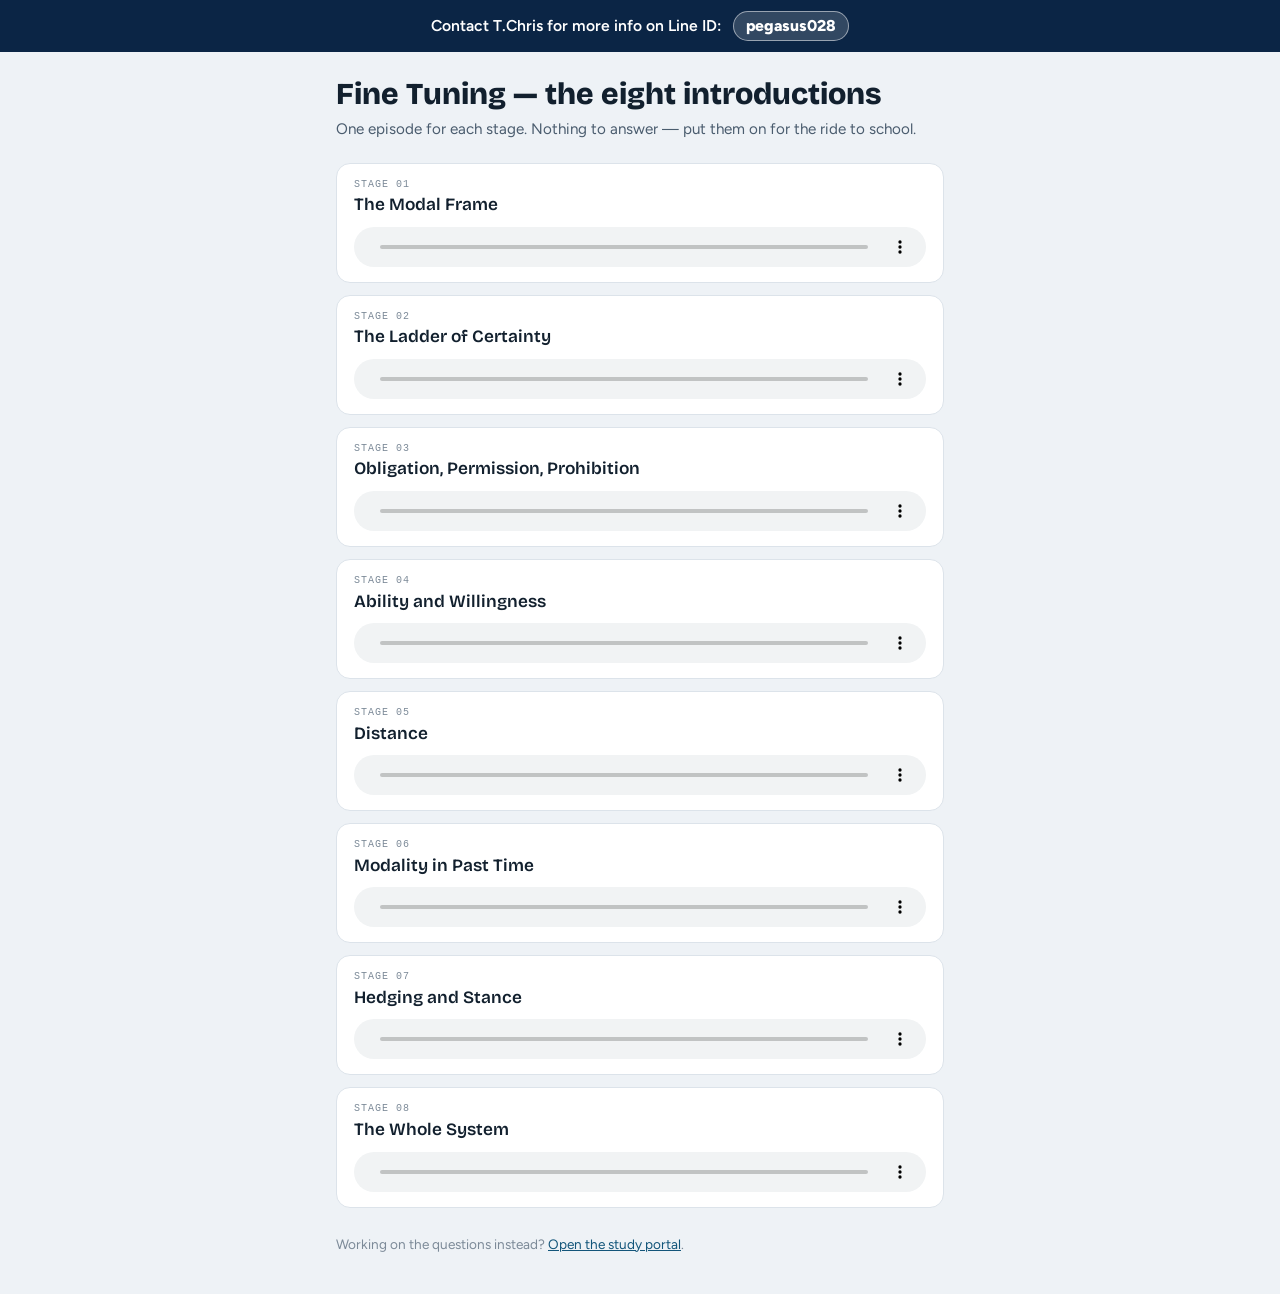
==== podcasts.html @ 4adab80b "Add files via upload" ====
<!doctype html>
<html lang="en">
<head>
<meta charset="utf-8">
<meta name="viewport" content="width=device-width, initial-scale=1, viewport-fit=cover">
<title>Fine Tuning — Podcasts</title>
<meta name="description" content="The eight stage introductions for Fine Tuning, the English modal system course. Listen anywhere.">
<link rel="icon" href="data:image/svg+xml,<svg xmlns='http://www.w3.org/2000/svg' viewBox='0 0 16 16'><text y='13' font-size='13'>&#127911;</text></svg>">
<link rel="stylesheet" href="https://fonts.googleapis.com/css2?family=Bricolage+Grotesque:opsz,wght@12..96,600;12..96,800&family=Figtree:wght@400;500;600&display=swap">
<style>
/* A page for the bus. No sign-in, no navigation, nothing to decide: eight
   names and eight play buttons. It loads media.js and nothing else, so it is
   a few kilobytes over mobile data rather than the whole item bank. */
:root{
  --navy:#0B2545; --ink:#12202E; --ink-2:#4A5C6E; --ink-3:#7C8A98;
  --bg:#EEF2F6; --surface:#FFFFFF; --rule:#DCE3EA; --accent:#12557A;
  --r:14px;
}
@media (prefers-color-scheme:dark){
  :root{ --ink:#E8EEF4; --ink-2:#A8B6C2; --ink-3:#7C8A98;
         --bg:#0E1620; --surface:#16212D; --rule:#26323F; --accent:#7FC2E8; }
}
*{box-sizing:border-box;margin:0;padding:0}
html{-webkit-text-size-adjust:100%}
body{
  background:var(--bg);color:var(--ink);
  font-family:Figtree,system-ui,-apple-system,"Segoe UI",sans-serif;
  line-height:1.5;padding-bottom:40px;
}
.ribbon{
  background:var(--navy);color:#fff;padding:11px 16px;text-align:center;
  font-weight:600;font-size:.98rem;
}
.ribbon a{
  display:inline-block;color:#fff;text-decoration:none;font-weight:800;
  padding:2px 12px;border-radius:99px;margin-left:8px;
  background:rgba(255,255,255,.16);border:1.5px solid rgba(255,255,255,.5);
}
main{max-width:640px;margin:0 auto;padding:26px 16px 0}
h1{font-family:"Bricolage Grotesque",Figtree,sans-serif;font-weight:800;font-size:1.9rem;line-height:1.1}
.sub{color:var(--ink-2);font-size:.95rem;margin-top:7px}
ol{list-style:none;margin-top:22px;display:flex;flex-direction:column;gap:12px}
li{
  background:var(--surface);border:1px solid var(--rule);border-radius:var(--r);
  padding:15px 17px;display:flex;flex-direction:column;gap:11px;
}
h2{
  font-family:"Bricolage Grotesque",Figtree,sans-serif;font-weight:600;
  font-size:1.08rem;line-height:1.25;
}
h2 span{
  display:block;font-family:ui-monospace,SFMono-Regular,Menlo,monospace;
  font-size:10px;letter-spacing:.1em;color:var(--ink-3);font-weight:400;margin-bottom:3px;
}
audio{width:100%;height:40px}
.missing{font-size:.88rem;color:var(--ink-3)}
footer{max-width:640px;margin:26px auto 0;padding:0 16px;color:var(--ink-3);font-size:.85rem}
footer a{color:var(--accent)}
</style>
</head>
<body>

<div class="ribbon">Contact T.Chris for more info on Line ID:
  <a href="https://line.me/ti/p/s8-dggjcqD" target="_blank" rel="noopener">pegasus028</a>
</div>

<main>
  <h1>Fine Tuning — the eight introductions</h1>
  <p class="sub">One episode for each stage. Nothing to answer — put them on for the ride to school.</p>
  <ol id="list"></ol>
</main>

<footer>
  <p>Working on the questions instead? <a href="index.html">Open the study portal</a>.</p>
</footer>

<script src="media.js?v=2026-09-21ft1"></script>
<script>
(function () {
  var list = document.getElementById('list');
  var n = 0;
  Object.keys(MEDIA).forEach(function (id) {
    var m = MEDIA[id];
    if (!m || !m.podcast) return;
    n++;
    var li = document.createElement('li');
    var h = document.createElement('h2');
    var tag = document.createElement('span');
    tag.textContent = 'STAGE ' + (n < 10 ? '0' + n : n);
    h.appendChild(tag);
    h.appendChild(document.createTextNode(m.title || id));
    li.appendChild(h);

    var a = document.createElement('audio');
    a.controls = true;
    a.preload = 'none';
    a.src = m.podcast;
    li.appendChild(a);

    /* An episode that has not been uploaded yet says so, rather than showing a
       player that does nothing when a student taps it on a moving bus. */
    var miss = document.createElement('p');
    miss.className = 'missing';
    miss.textContent = 'This episode has not been recorded yet.';
    miss.hidden = true;
    li.appendChild(miss);
    a.addEventListener('error', function () { a.hidden = true; miss.hidden = false; });

    /* Where they left off, kept in this browser only. Nothing is sent
       anywhere: this page has no sign-in and no server. */
    var key = 'mc.pod.' + id;
    a.addEventListener('loadedmetadata', function () {
      try {
        var at = parseFloat(localStorage.getItem(key) || '0');
        if (at > 5 && at < a.duration - 10) a.currentTime = at;
      } catch (e) {}
    });
    var mark = 0;
    a.addEventListener('timeupdate', function () {
      if (a.currentTime - mark < 10) return;
      mark = a.currentTime;
      try { localStorage.setItem(key, String(Math.round(a.currentTime))); } catch (e) {}
    });
    a.addEventListener('ended', function () {
      try { localStorage.removeItem(key); } catch (e) {}
    });
    /* One at a time, so tapping a second episode stops the first. */
    a.addEventListener('play', function () {
      list.querySelectorAll('audio').forEach(function (other) {
        if (other !== a) other.pause();
      });
    });

    list.appendChild(li);
  });
  if (!n) list.innerHTML = '<li class="missing">No episodes have been added yet.</li>';
})();
</script>
</body>
</html>
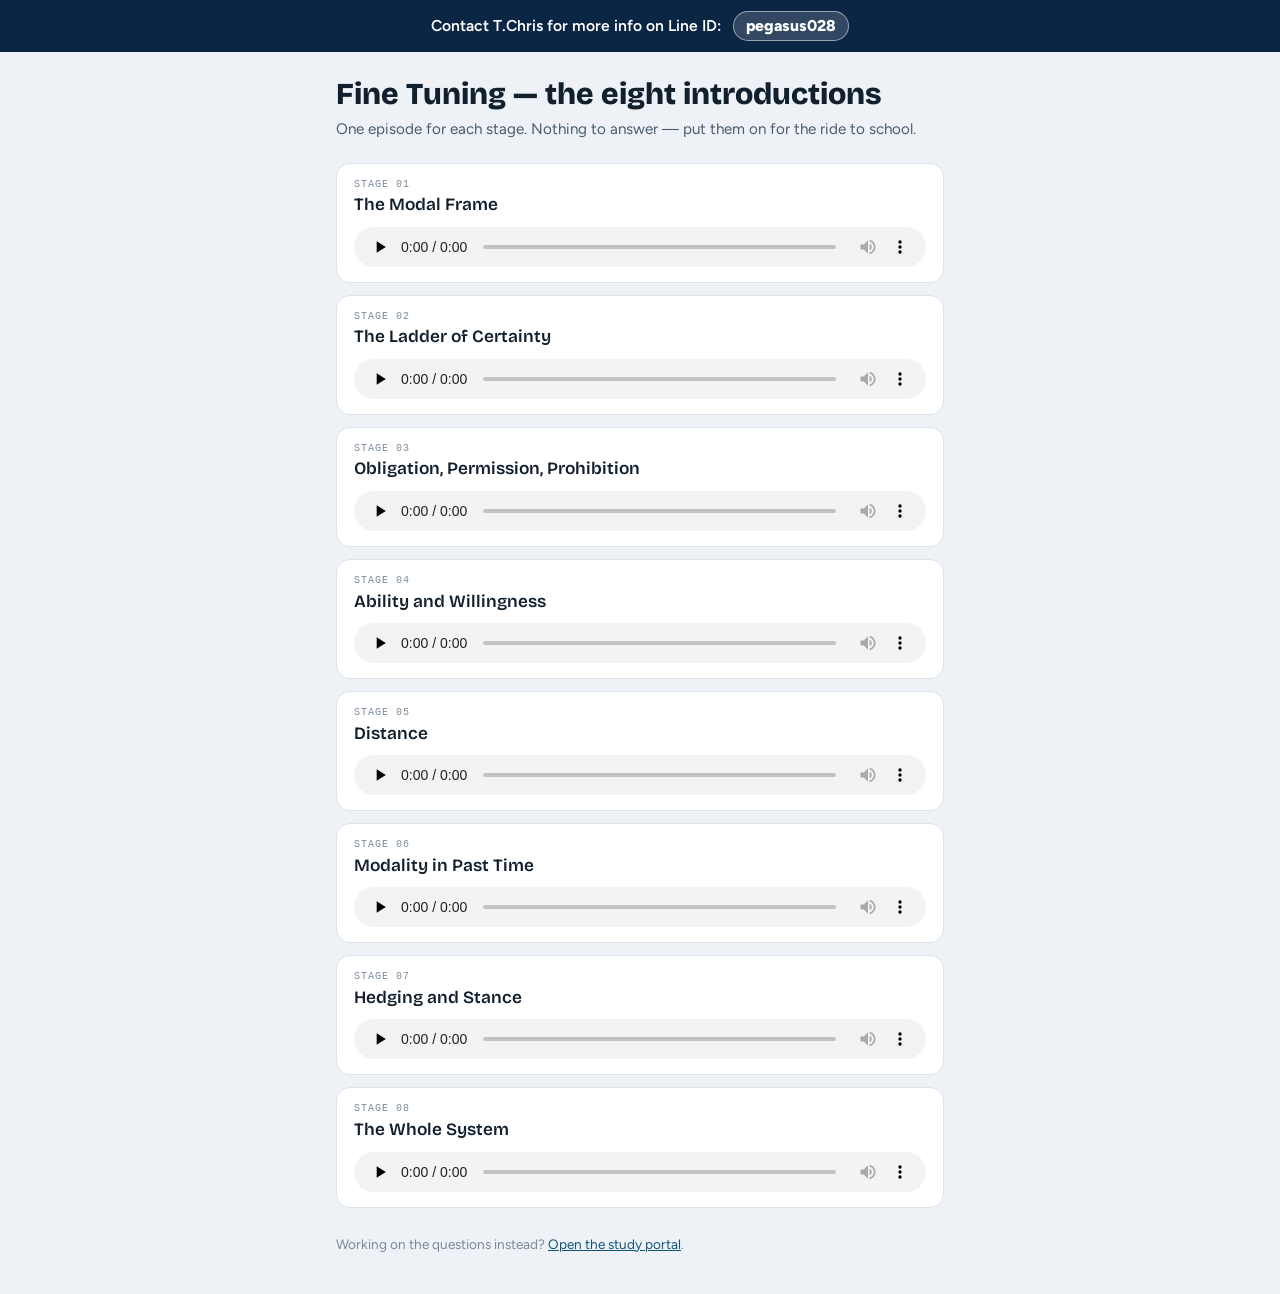
==== commit 21f6f03f: "Add files via upload" ====
--- a/podcasts.html
+++ b/podcasts.html
@@ -74,7 +74,7 @@
   <p>Working on the questions instead? <a href="index.html">Open the study portal</a>.</p>
 </footer>
 
-<script src="media.js?v=2026-09-21ft1"></script>
+<script src="media.js?v=2026-09-25ft2"></script>
 <script>
 (function () {
   var list = document.getElementById('list');
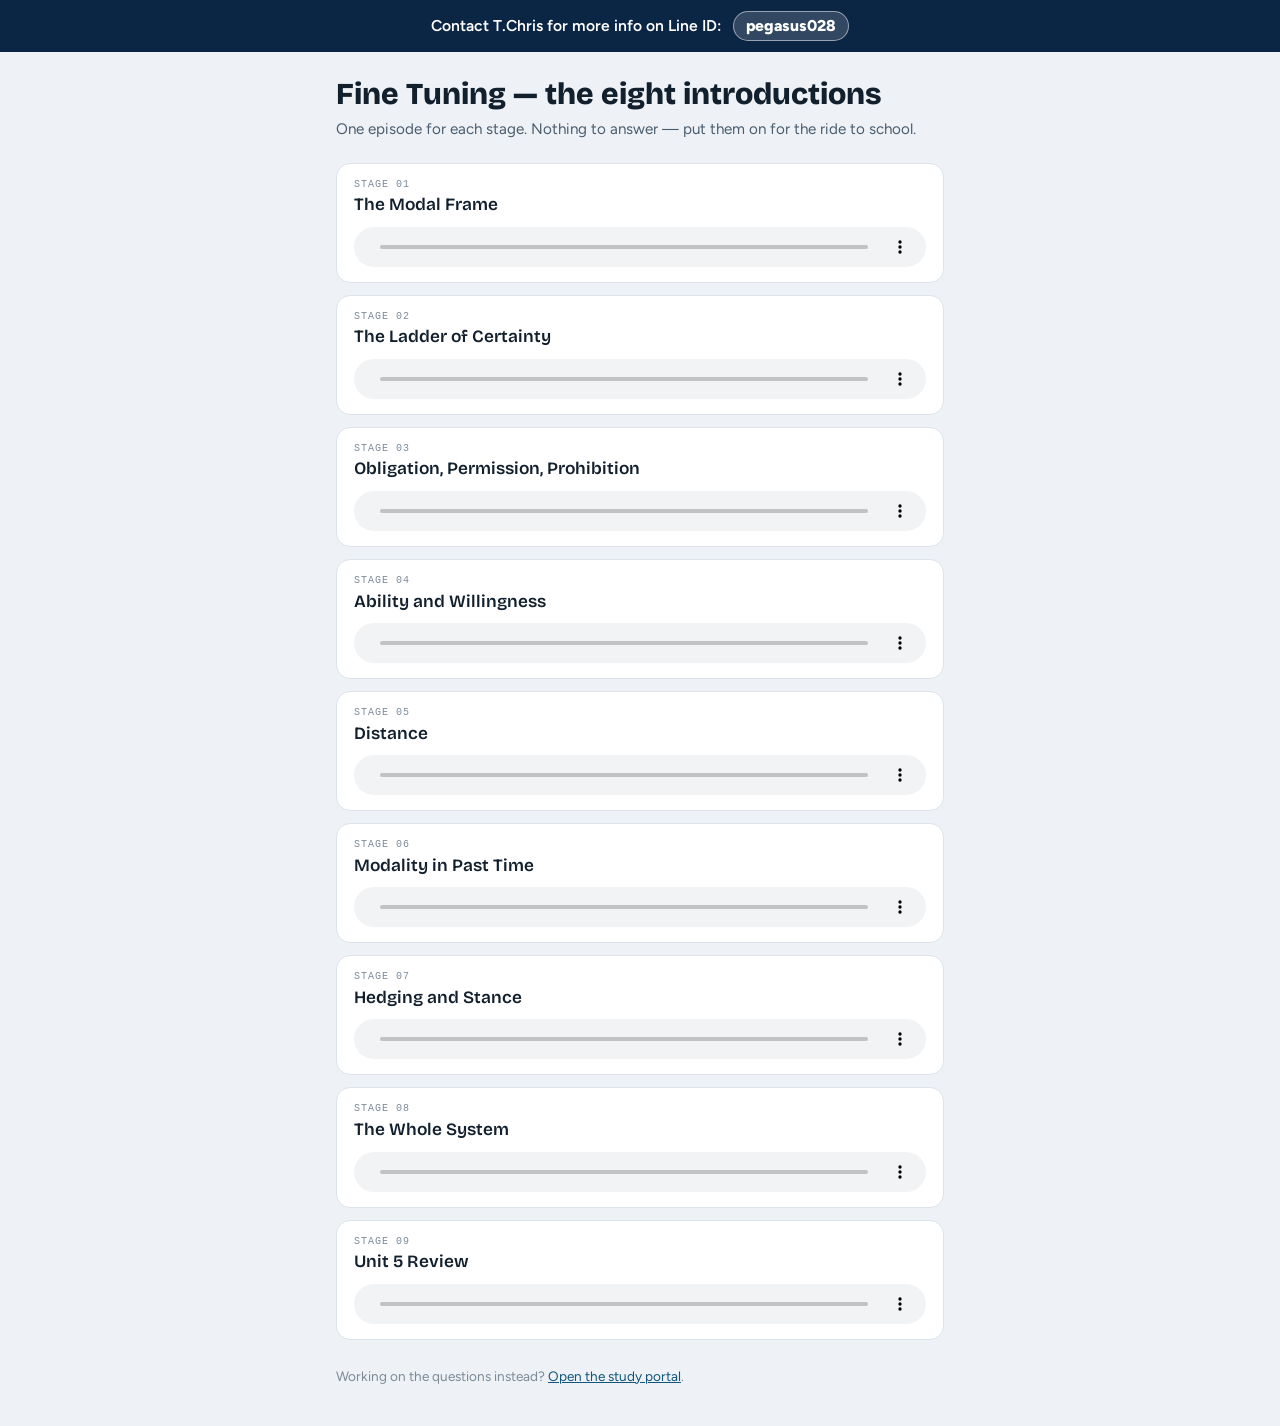
==== commit cca2c9f0: "Stage 10 (TCAS70 modals), lesson lenses, Modal Lab, Unit 5 gaps - Stage 10 "Modals in the TCAS70 Pap" ====
--- a/podcasts.html
+++ b/podcasts.html
@@ -74,7 +74,7 @@
   <p>Working on the questions instead? <a href="index.html">Open the study portal</a>.</p>
 </footer>
 
-<script src="media.js?v=2026-09-25ft2"></script>
+<script src="media.js?v=2026-10-05ml"></script>
 <script>
 (function () {
   var list = document.getElementById('list');
